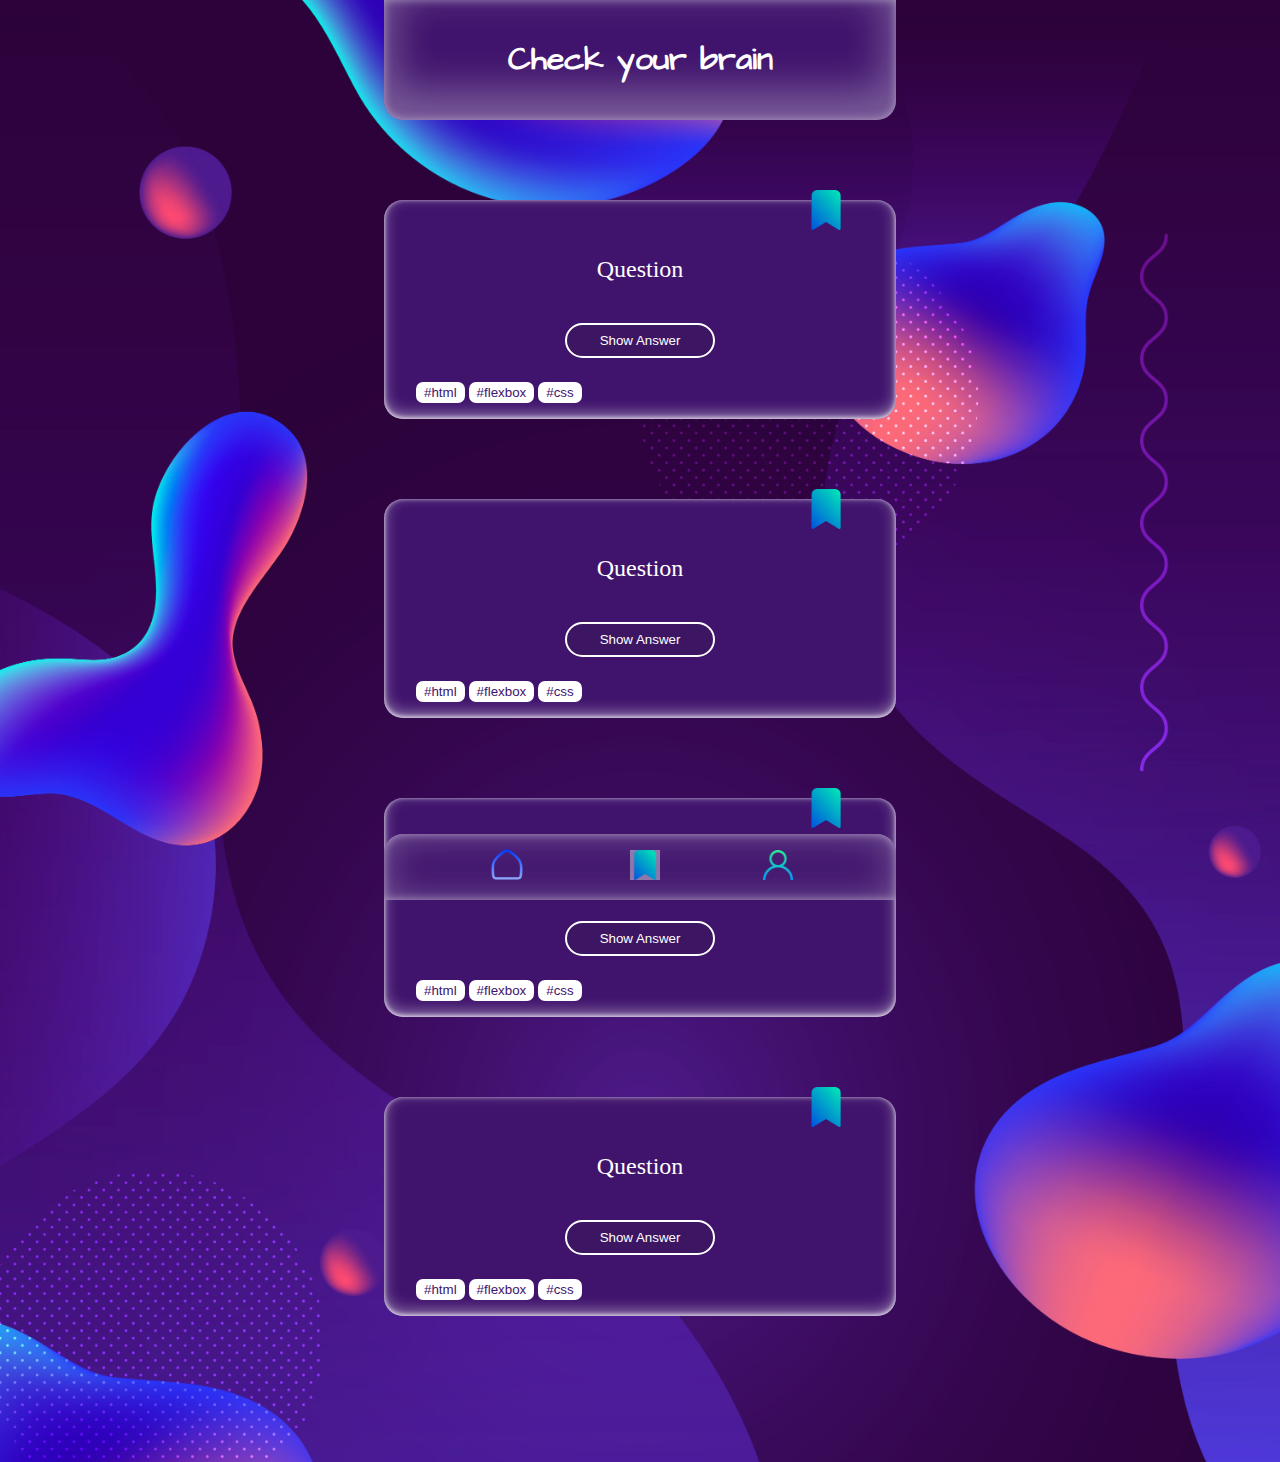
==== index.html @ 26b4d845 "add links" ====
<!DOCTYPE html>
<html lang="en">
  <head>
    <meta charset="UTF-8" />
    <meta name="viewport" content="width=device-width, initial-scale=1.0" />
    <link rel="stylesheet" href="styles.css" />
    <link
      href="https://fonts.googleapis.com/css2?family=Architects+Daughter&family=Permanent+Marker&display=swap"
      rel="stylesheet"
    />
    <title>Document</title>
  </head>
  <body>
    <header>
      <h1>Check your brain</h1>
    </header>
    <section class="question-card">
      <div><image class="bookmark" src="images/lesezeichen.png" alt=""></div>
      <div class="question">
        Question
      </div>
      <button class="answer-button">
        Show Answer
      </button>
      <div class="choices">
        <button>#html</button>
        <button>#flexbox</button>
        <button>#css</button>
      </div>
    </section>
    <section class="question-card">
      <div><image class="bookmark" src="images/lesezeichen.png" alt=""></div>
      <div class="question">
        Question
      </div>
      <button class="answer-button">
        Show Answer
      </button>
      <div class="choices">
        <button>#html</button>
        <button>#flexbox</button>
        <button>#css</button>
      </div>
    </section>
    <section class="question-card">
      <div><image class="bookmark" src="images/lesezeichen.png" alt=""></div>
      <div class="question">
        Question
      </div>
      <button class="answer-button">
        Show Answer
      </button>
      <div class="choices">
        <button>#html</button>
        <button>#flexbox</button>
        <button>#css</button>
      </div>
    </section>
    <section class="question-card">
      <div><image class="bookmark" src="images/lesezeichen.png" alt=""></div>
      <div class="question">
        Question
      </div>
      <button class="answer-button">
        Show Answer
      </button>
      <div class="choices">
        <button>#html</button>
        <button>#flexbox</button>
        <button>#css</button>
      </div>
    </section>

    <footer>
      <nav>
        <a href="index.html"><img class="home-icon" src="images/zuhause.png" alt="home icon"></a>
        <a href="bookmarks_page.html"><img class="bookmark-icon" src="images/lesezeichen.png" alt="home icon"></a>
        <a><img class="profil-icon" src="images/nutzer.png" alt="home icon"></a>
      </nav>
    </footer>
  </body>
</html>
---- styles.css ----
:root {
  --primary-color: #40146d;
}

header {
  position: sticky;
  top: 0;
  background-color: var(--primary-color);
  width: 100%;
  display: flex;
  justify-content: center;
  margin: 0;
  border-radius: 0 0 19px 19px;
  box-shadow: rgba(255, 255, 255, 0.9) 0px 0px 0px 0px inset,
    rgba(255, 255, 255, 0.439) 0px -0px 10px 0px inset,
    rgba(255, 255, 255, 0.303) 0px -20px 40px 10px inset;
  z-index: 9;
}

header h1 {
  color: white;
  padding: 1rem 0;
  /* font-family: "Permanent Marker", cursive; */
  font-family: "Architects Daughter", cursive;
}

body {
  background-image: url("images/4664119_461.jpg");
  background-size: cover;
  background-repeat: repeat;
  /* padding: 0 2rem; */
  margin: 0;
  /* only for example */
  padding: 0 30%;
}

.question-card {
  background-color: var(--primary-color);
  border-radius: 19px;
  display: flex;
  justify-content: center;
  flex-direction: column;
  position: relative;
  height: auto;
  margin: 5rem 0;
  gap: 1.5rem;
  padding: 2rem 2rem 1rem 2rem;
  box-shadow: rgba(255, 255, 255, 0.9) 0px -1px 5px 0px inset,
    rgba(255, 255, 255, 0.439) 0px -5px 15px 0px inset;
}

.question {
  text-align: center;
  color: white;
  padding-bottom: 1rem;
  font-size: 1.5rem;
}

.bookmark {
  width: 40px;
  position: absolute;
  top: -10px;
  right: 50px;
}

.answer-button {
  background-color: #3c1563;
  color: white;
  border-radius: 25px;
  width: 150px;
  border: 2px solid white;
  align-self: center;
  padding: 0.5rem;
}

.answer-button:hover {
  background-color: var(--primary-color);
  color: white;
}

.choices button {
  border-radius: 7px;
  border: 2px solid white;
  background-color: white;
  color: var(--primary-color);
}

footer {
  background-color: var(--primary-color);
  position: sticky;
  bottom: 0;
  height: 66px;
  display: flex;
  justify-content: center;
  align-items: center;
  margin: 0;
  border-radius: 19px 19px 0 0;
  box-shadow: rgba(255, 255, 255, 0.5) 0px 0px 10px 0px inset,
    rgba(255, 255, 255, 0.439) 0px 0px 0px 0px inset,
    rgba(255, 255, 255, 0.303) 0px 0px 40px 0px inset;
}

nav {
  display: flex;
  width: 100%;
  justify-content: space-evenly;
  align-items: center;
}

footer a {
  color: white;
  padding: 0.2rem 0;
}

.home-icon {
  height: 40px;
}

.bookmark-icon {
  height: 30px;
}

.profil-icon {
  height: 30px;
}

a .bookmark-icon {
  background-color: rgb(255, 255, 255, 0.4);
}
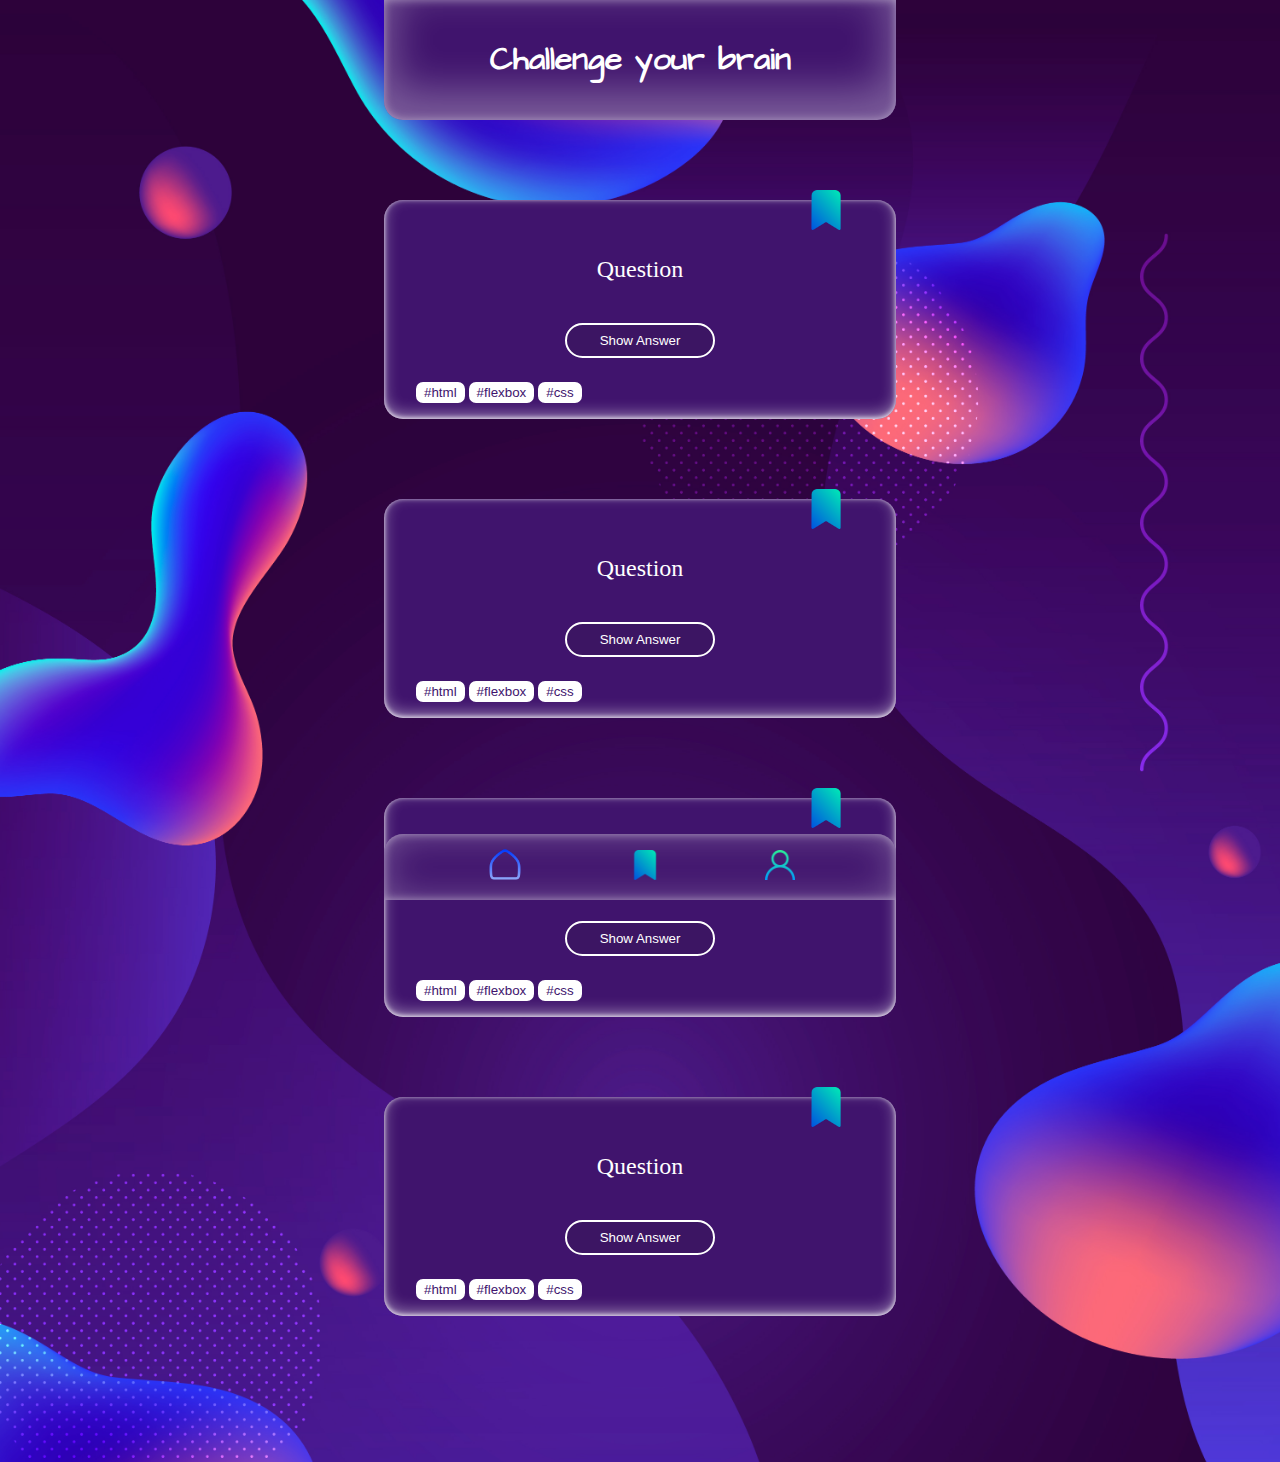
==== commit 481ce87d: "changes" ====
--- a/index.html
+++ b/index.html
@@ -12,10 +12,10 @@
   </head>
   <body>
     <header>
-      <h1>Check your brain</h1>
+      <h1>Challenge your brain</h1>
     </header>
     <section class="question-card">
-      <div><image class="bookmark" src="images/lesezeichen.png" alt=""></div>
+      <div ><image id="Bookmark" onclick="changeBookmarks()" class="bookmark inactive" src="images/lesezeichen.png" alt="bookmark inactive"></div>
       <div class="question">
         Question
       </div>
@@ -78,5 +78,11 @@
         <a><img class="profil-icon" src="images/nutzer.png" alt="home icon"></a>
       </nav>
     </footer>
+
+    <script> 
+      function changeBookmarks() {
+      document.getElementById('Bookmark').src = 'images/lesezeichen_orange.png';
+      }
+    </script>
   </body>
 </html>
--- a/styles.css
+++ b/styles.css
@@ -118,12 +118,15 @@
 
 .bookmark-icon {
   height: 30px;
+  padding: 0.2rem;
 }
 
 .profil-icon {
   height: 30px;
 }
 
-a .bookmark-icon {
-  background-color: rgb(255, 255, 255, 0.4);
+a:focus {
+  background-color: rgba(255, 255, 255, 0.817);
+  border-radius: 5px;
+  box-shadow: white 0px 0px 10px 0px;
 }
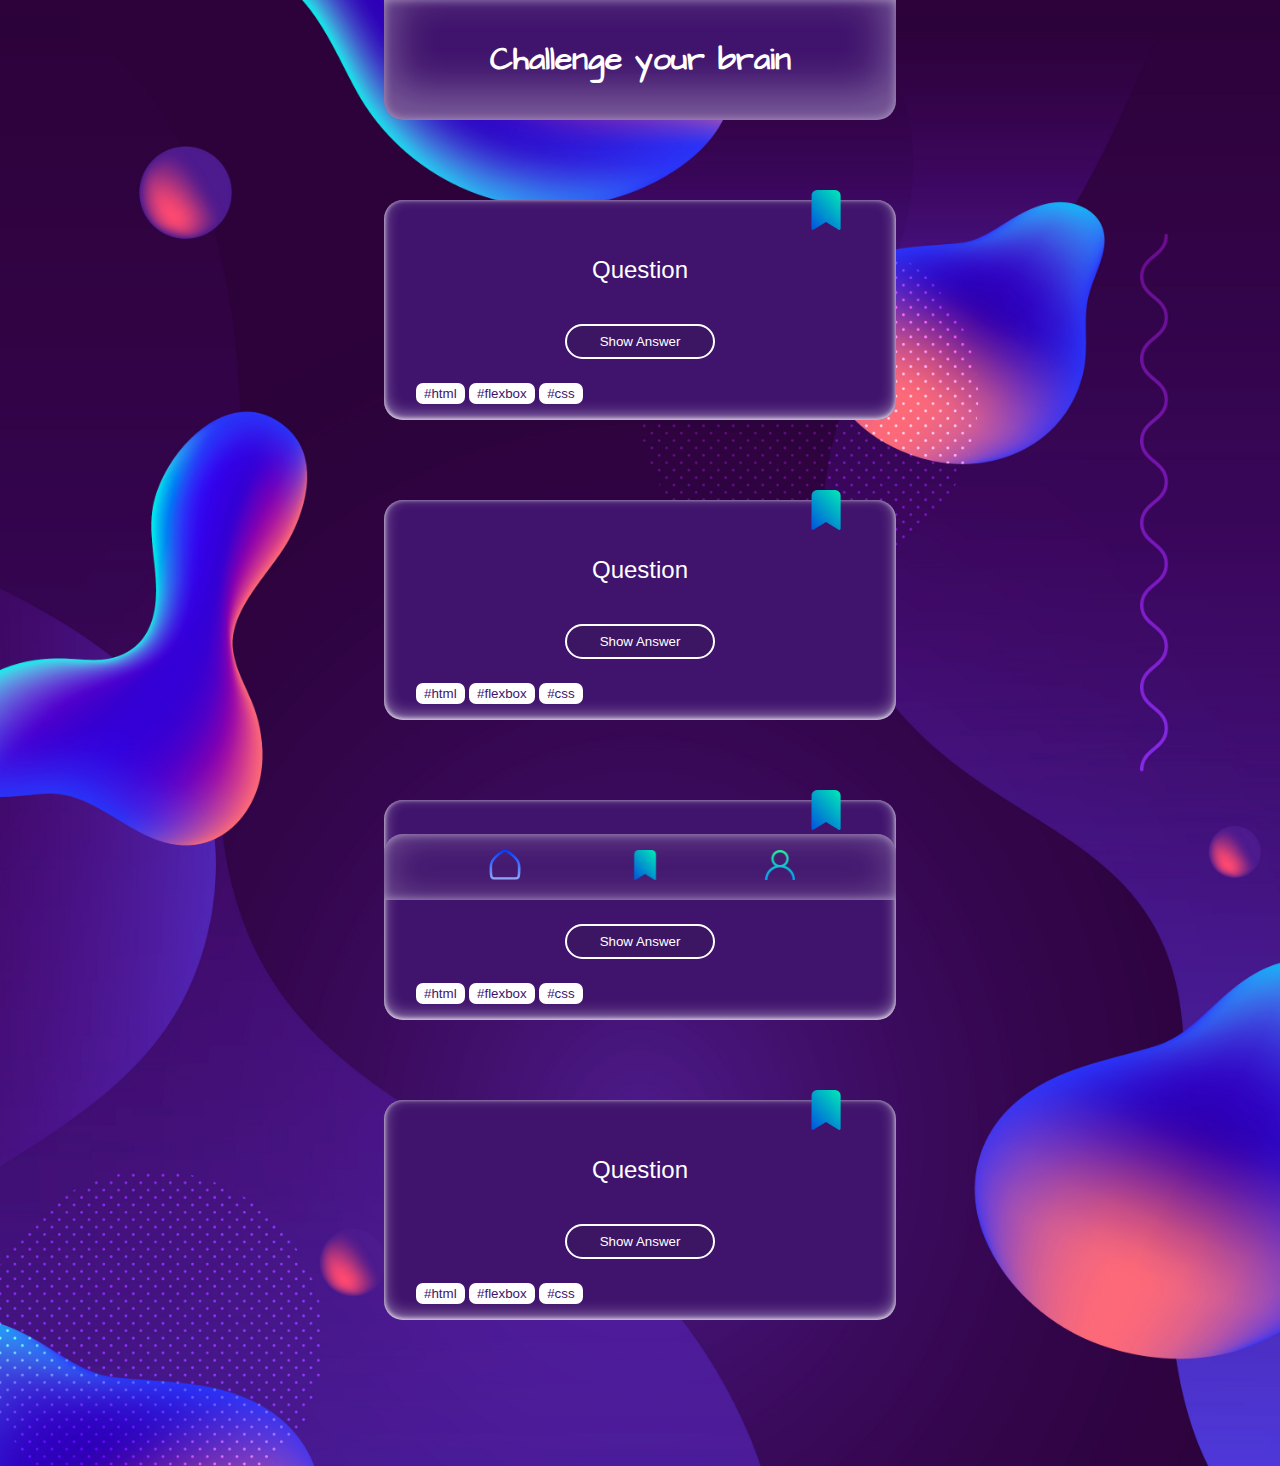
==== commit ef332753: "add changes" ====
--- a/index.html
+++ b/index.html
@@ -14,7 +14,7 @@
     <header>
       <h1>Challenge your brain</h1>
     </header>
-    <section class="question-card">
+    <section id="ActiveCard1" class="question-card">
       <div ><image id="Bookmark" onclick="changeBookmarks()" class="bookmark inactive" src="images/lesezeichen.png" alt="bookmark inactive"></div>
       <div class="question">
         Question
@@ -22,6 +22,9 @@
       <button class="answer-button">
         Show Answer
       </button>
+      <q class="answer hide">
+        Answer
+      </q>
       <div class="choices">
         <button>#html</button>
         <button>#flexbox</button>
@@ -36,6 +39,9 @@
       <button class="answer-button">
         Show Answer
       </button>
+      <q class="answer hide">
+        Answer
+      </q>
       <div class="choices">
         <button>#html</button>
         <button>#flexbox</button>
@@ -50,6 +56,9 @@
       <button class="answer-button">
         Show Answer
       </button>
+      <q class="answer hide">
+        Answer
+      </q>
       <div class="choices">
         <button>#html</button>
         <button>#flexbox</button>
@@ -64,6 +73,9 @@
       <button class="answer-button">
         Show Answer
       </button>
+      <q class="answer hide">
+        Answer
+      </q>
       <div class="choices">
         <button>#html</button>
         <button>#flexbox</button>
@@ -82,7 +94,16 @@
     <script> 
       function changeBookmarks() {
       document.getElementById('Bookmark').src = 'images/lesezeichen_orange.png';
+      const active = src = 'images/lesezeichen_orange.png';
       }
+      if ('changeBookmarks' == false) {
+        document.querySelector(".question-card").slideUp();
+      }
+
+      document.querySelector(".answer").addEventListener('click', () => {
+
+      document.querySelector(".answer").classList.remove("hide");
+      });
     </script>
   </body>
 </html>
--- a/styles.css
+++ b/styles.css
@@ -32,6 +32,7 @@
   margin: 0;
   /* only for example */
   padding: 0 30%;
+  font-family: Arial, Helvetica, sans-serif;
 }
 
 .question-card {
@@ -74,7 +75,7 @@
 }
 
 .answer-button:hover {
-  background-color: var(--primary-color);
+  background-color: rgba(255, 255, 255, 0.303);
   color: white;
 }
 
@@ -130,3 +131,13 @@
   border-radius: 5px;
   box-shadow: white 0px 0px 10px 0px;
 }
+
+.answer {
+  color: white;
+  font-family: "Architects Daughter", cursive;
+  align-self: center;
+}
+
+.hide {
+  display: none;
+}
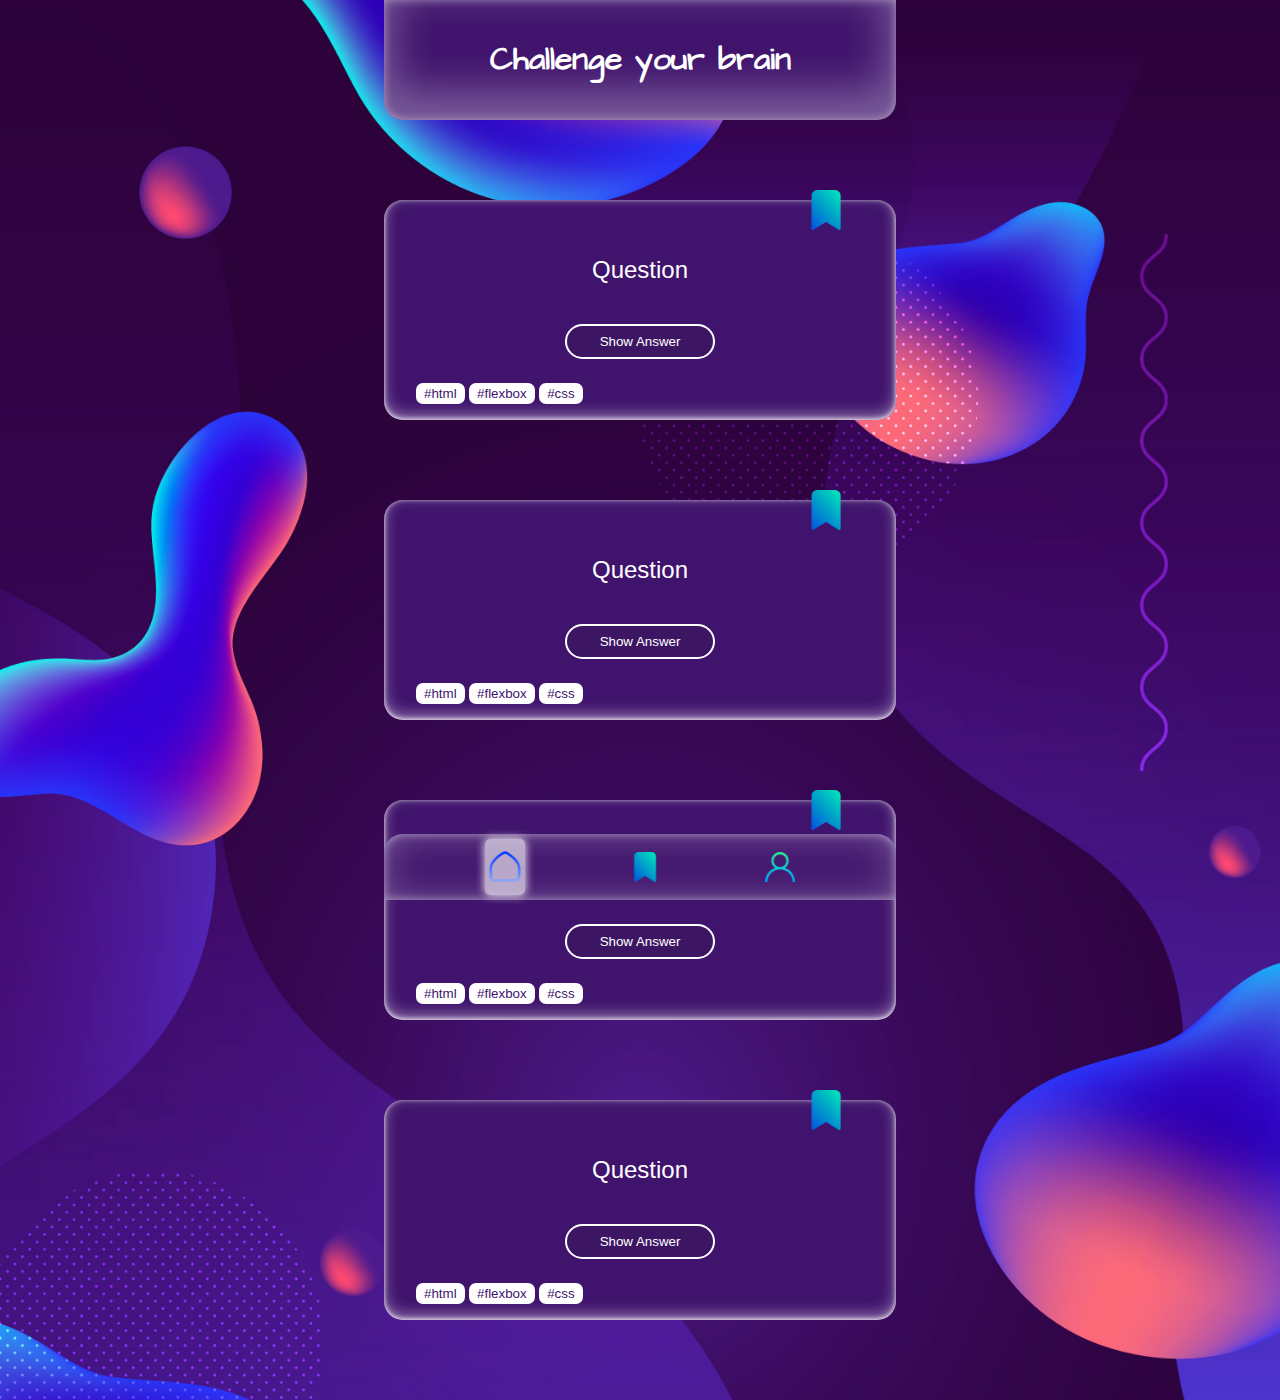
==== commit e29a38a6: "add profilpage details" ====
--- a/index.html
+++ b/index.html
@@ -85,9 +85,9 @@
 
     <footer>
       <nav>
-        <a href="index.html"><img class="home-icon" src="images/zuhause.png" alt="home icon"></a>
+        <a class="current-page" href="index.html"><img class="home-icon" src="images/zuhause.png" alt="home icon"></a>
         <a href="bookmarks_page.html"><img class="bookmark-icon" src="images/lesezeichen.png" alt="home icon"></a>
-        <a><img class="profil-icon" src="images/nutzer.png" alt="home icon"></a>
+        <a href="profil_page.html"><img class="profil-icon" src="images/nutzer.png" alt="home icon"></a>
       </nav>
     </footer>
 
--- a/styles.css
+++ b/styles.css
@@ -1,3 +1,4 @@
+@import "profil_page.css";
 :root {
   --primary-color: #40146d;
 }
@@ -88,7 +89,8 @@
 
 footer {
   background-color: var(--primary-color);
-  position: sticky;
+  position: fixed;
+  width: 40vw;
   bottom: 0;
   height: 66px;
   display: flex;
@@ -126,18 +128,126 @@
   height: 30px;
 }
 
+.answer {
+  color: white;
+  font-family: "Architects Daughter", cursive;
+  align-self: center;
+}
+
+.hide {
+  display: none;
+}
+
 a:focus {
-  background-color: rgba(255, 255, 255, 0.817);
+  background-color: rgba(255, 255, 255, 0.617);
   border-radius: 5px;
   box-shadow: white 0px 0px 10px 0px;
-}
-
-.answer {
-  color: white;
+  height: 50px;
+  width: 40px;
+}
+
+nav a {
+  display: flex;
+  justify-content: center;
+  align-items: center;
+}
+
+nav a:hover {
+  cursor: pointer;
+}
+
+.current-page {
+  background-color: rgba(255, 255, 255, 0.617);
+  border-radius: 5px;
+  box-shadow: white 0px 0px 10px 0px;
+  height: 50px;
+  width: 40px;
+}
+
+.profil-content h2 {
   font-family: "Architects Daughter", cursive;
-  align-self: center;
-}
-
-.hide {
+}
+
+.switch-toggler {
+  display: flex;
+  justify-content: space-between;
+  align-items: center;
+  padding-bottom: 2rem;
+}
+
+.switch {
+  position: relative;
+  display: inline-block;
+  width: 60px;
+  height: 34px;
+}
+
+.slider.round {
+  border-radius: 34px;
+}
+
+.slider.round:before {
+  border-radius: 50%;
+}
+
+.slider {
+  position: absolute;
+  cursor: pointer;
+  top: 0;
+  left: 0;
+  right: 0;
+  bottom: 0;
+  background-color: rgba(255, 255, 255, 0.303);
+  -webkit-transition: 0.4s;
+  transition: 0.4s;
+}
+
+.slider:before {
+  position: absolute;
+  content: "";
+  height: 26px;
+  width: 26px;
+  left: 4px;
+  bottom: 4px;
+  background-color: white;
+  -webkit-transition: 0.4s;
+  transition: 0.4s;
+}
+
+input:checked + .slider {
+  background-color: var(--primary-color);
+  border: 1px solid white;
+}
+
+input:focus + .slider {
+  border: 1px solid white;
+}
+
+input:checked + .slider:before {
+  -webkit-transform: translateX(26px);
+  -ms-transform: translateX(26px);
+  transform: translateX(26px);
+}
+
+.name {
+  padding-right: 1rem;
+}
+
+.name input {
+  background-color: rgba(255, 255, 255, 0.303);
+  border: none;
+  border-radius: 10px;
+  text-align: center;
+}
+
+.name input:hover {
+  cursor: pointer;
+}
+
+input::placeholder {
+  color: white;
+}
+
+input[type="checkbox"] {
   display: none;
 }
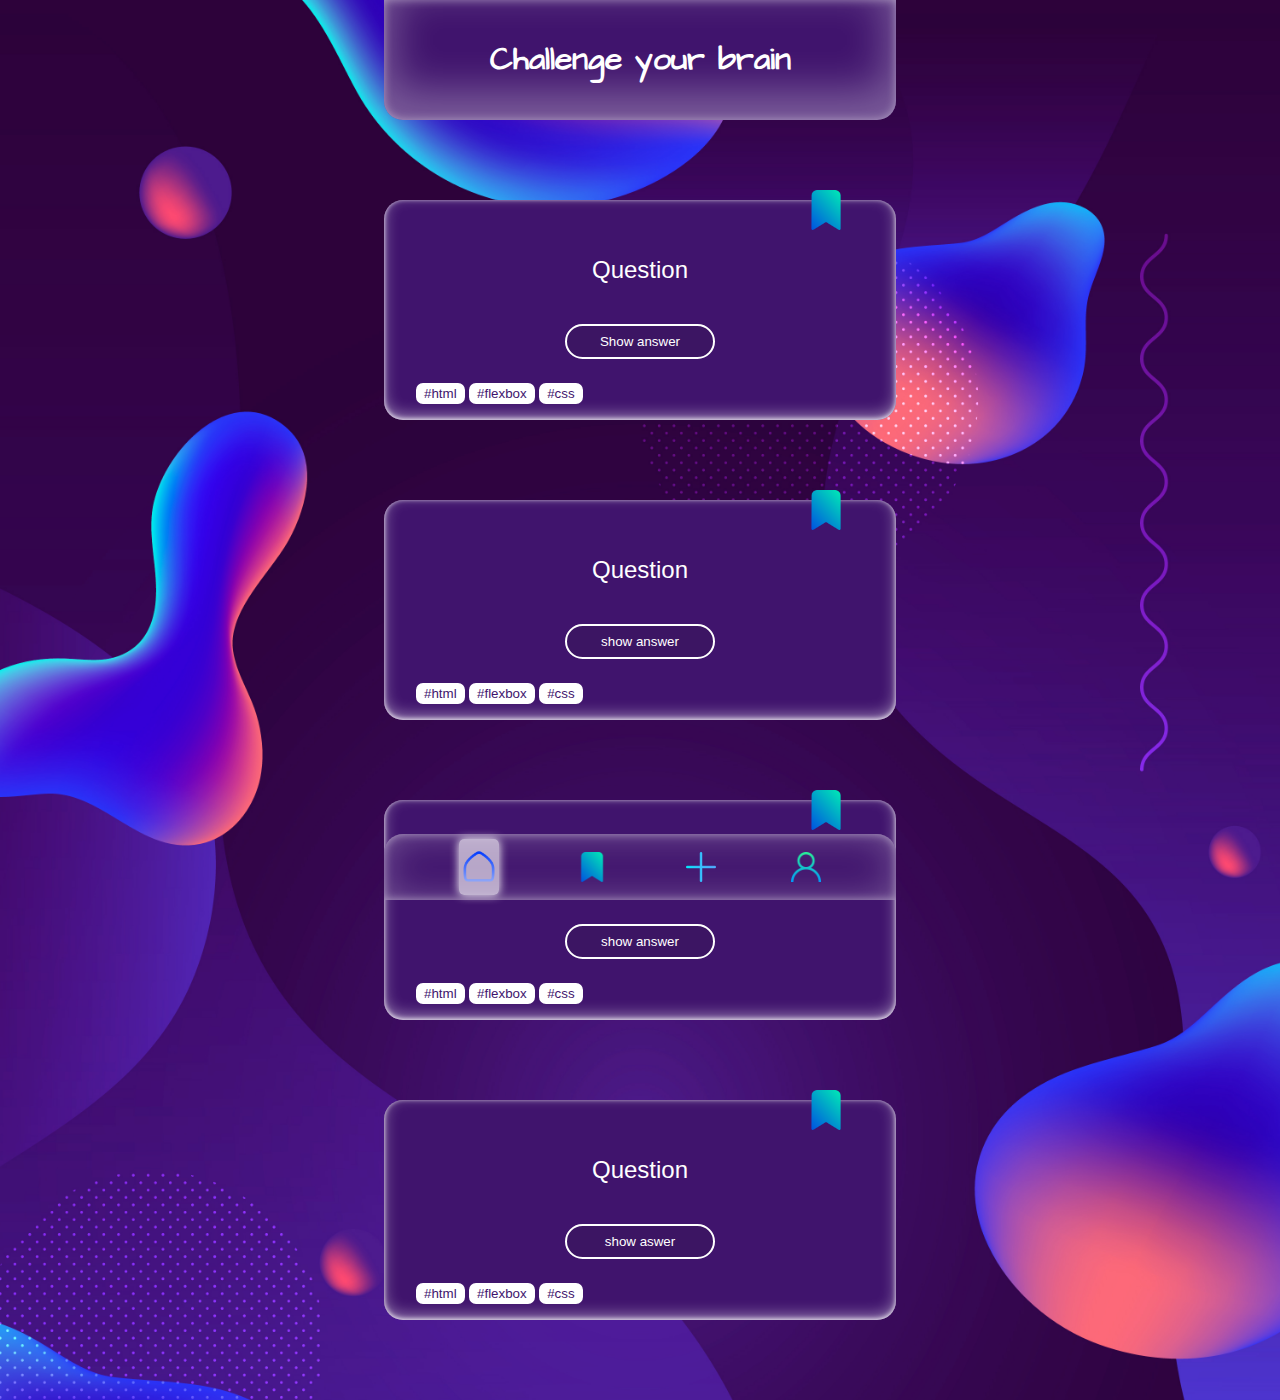
==== commit 5a51060e: "changes" ====
--- a/index.html
+++ b/index.html
@@ -11,20 +11,24 @@
     <title>Document</title>
   </head>
   <body>
+   
     <header>
       <h1>Challenge your brain</h1>
     </header>
     <section id="ActiveCard1" class="question-card">
-      <div ><image id="Bookmark" onclick="changeBookmarks()" class="bookmark inactive" src="images/lesezeichen.png" alt="bookmark inactive"></div>
+      <div data-js="bookmark">
+        <image data-js="bookmark-change" class="bookmark" src="images/lesezeichen.png" alt="bookmark inactive">
+
+        </div>
       <div class="question">
         Question
       </div>
       <button class="answer-button">
-        Show Answer
+        Show answer
       </button>
-      <q class="answer hide">
-        Answer
-      </q>
+      <p class="answer hide">
+        Answer 1
+      </p>
       <div class="choices">
         <button>#html</button>
         <button>#flexbox</button>
@@ -32,16 +36,16 @@
       </div>
     </section>
     <section class="question-card">
-      <div><image class="bookmark" src="images/lesezeichen.png" alt=""></div>
+      <div data-js="bookmark"><image data-js="bookmark-change" class="bookmark" src="images/lesezeichen.png" alt=""></div>
       <div class="question">
         Question
       </div>
       <button class="answer-button">
-        Show Answer
+        show answer
       </button>
-      <q class="answer hide">
-        Answer
-      </q>
+      <p class="answer hide">
+        Answer 2
+      </p>
       <div class="choices">
         <button>#html</button>
         <button>#flexbox</button>
@@ -49,16 +53,16 @@
       </div>
     </section>
     <section class="question-card">
-      <div><image class="bookmark" src="images/lesezeichen.png" alt=""></div>
+      <div><image data-js="bookmark-change" class="bookmark" src="images/lesezeichen.png" alt=""></div>
       <div class="question">
         Question
       </div>
       <button class="answer-button">
-        Show Answer
+        show answer
       </button>
-      <q class="answer hide">
-        Answer
-      </q>
+      <p class="answer hide">
+        Answer 3
+      </p>
       <div class="choices">
         <button>#html</button>
         <button>#flexbox</button>
@@ -66,16 +70,16 @@
       </div>
     </section>
     <section class="question-card">
-      <div><image class="bookmark" src="images/lesezeichen.png" alt=""></div>
+      <div><image data-js="bookmark-change" class="bookmark" src="images/lesezeichen.png" alt=""></div>
       <div class="question">
         Question
       </div>
       <button class="answer-button">
-        Show Answer
+        show aswer
       </button>
-      <q class="answer hide">
-        Answer
-      </q>
+      <p class="answer hide">
+        Answer 4
+      </p>
       <div class="choices">
         <button>#html</button>
         <button>#flexbox</button>
@@ -87,23 +91,11 @@
       <nav>
         <a class="current-page" href="index.html"><img class="home-icon" src="images/zuhause.png" alt="home icon"></a>
         <a href="bookmarks_page.html"><img class="bookmark-icon" src="images/lesezeichen.png" alt="home icon"></a>
+        <a href="form.html"><img class="plus-icon" src="images/plus.png" alt="plus Icons"/></a>
         <a href="profil_page.html"><img class="profil-icon" src="images/nutzer.png" alt="home icon"></a>
       </nav>
     </footer>
 
-    <script> 
-      function changeBookmarks() {
-      document.getElementById('Bookmark').src = 'images/lesezeichen_orange.png';
-      const active = src = 'images/lesezeichen_orange.png';
-      }
-      if ('changeBookmarks' == false) {
-        document.querySelector(".question-card").slideUp();
-      }
-
-      document.querySelector(".answer").addEventListener('click', () => {
-
-      document.querySelector(".answer").classList.remove("hide");
-      });
-    </script>
+    <script src="./js/index.js"></script>
   </body>
 </html>
--- a/styles.css
+++ b/styles.css
@@ -1,4 +1,5 @@
 @import "profil_page.css";
+@import "./css/form_page.css";
 :root {
   --primary-color: #40146d;
 }
@@ -125,6 +126,10 @@
 }
 
 .profil-icon {
+  height: 30px;
+}
+
+.plus-icon {
   height: 30px;
 }
 
@@ -238,6 +243,7 @@
   border: none;
   border-radius: 10px;
   text-align: center;
+  color: white;
 }
 
 .name input:hover {
@@ -251,3 +257,21 @@
 input[type="checkbox"] {
   display: none;
 }
+
+.counter {
+  border: 1px solid white;
+  border-radius: 10px;
+  padding: 0.5rem 0.8rem;
+  width: 10%;
+  height: 20px;
+  display: flex;
+  justify-content: center;
+  align-items: center;
+  gap: 1rem;
+  font-size: 1rem;
+}
+
+.counter img {
+  width: auto;
+  height: 100%;
+}
